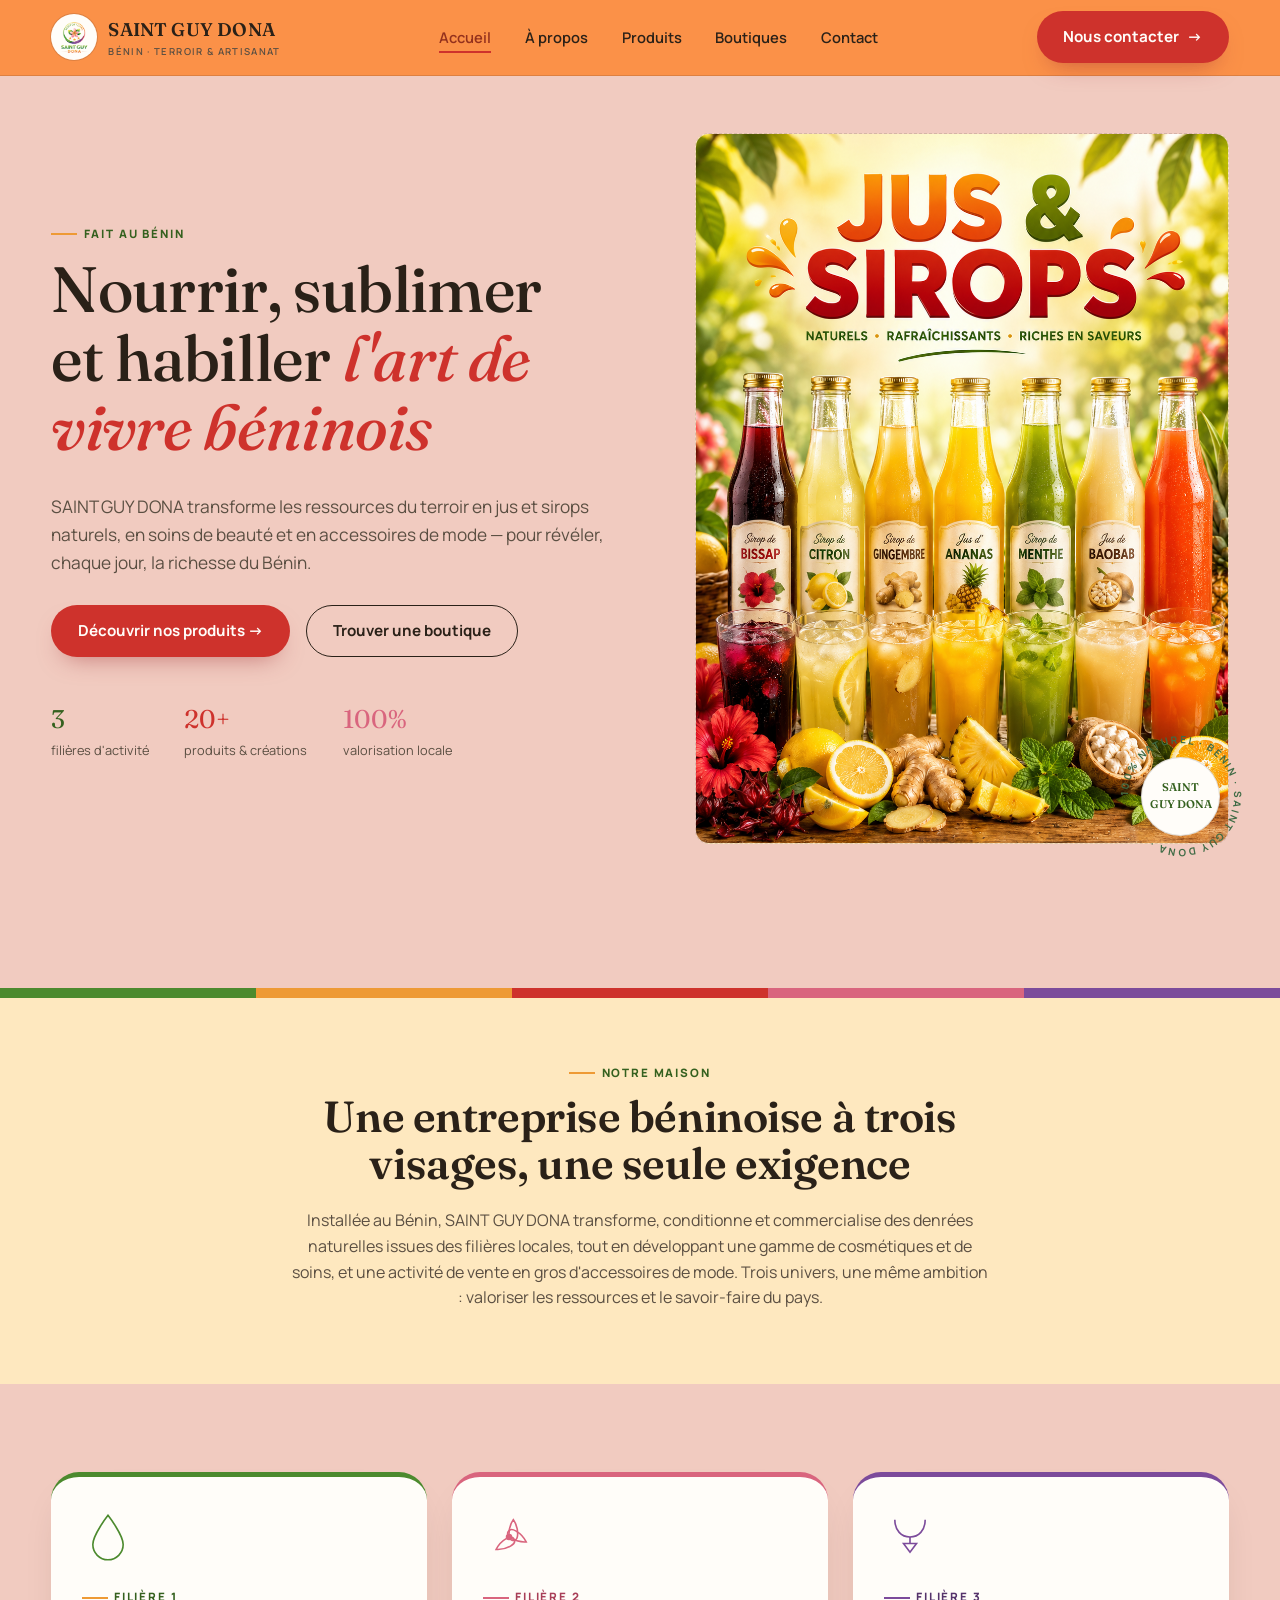
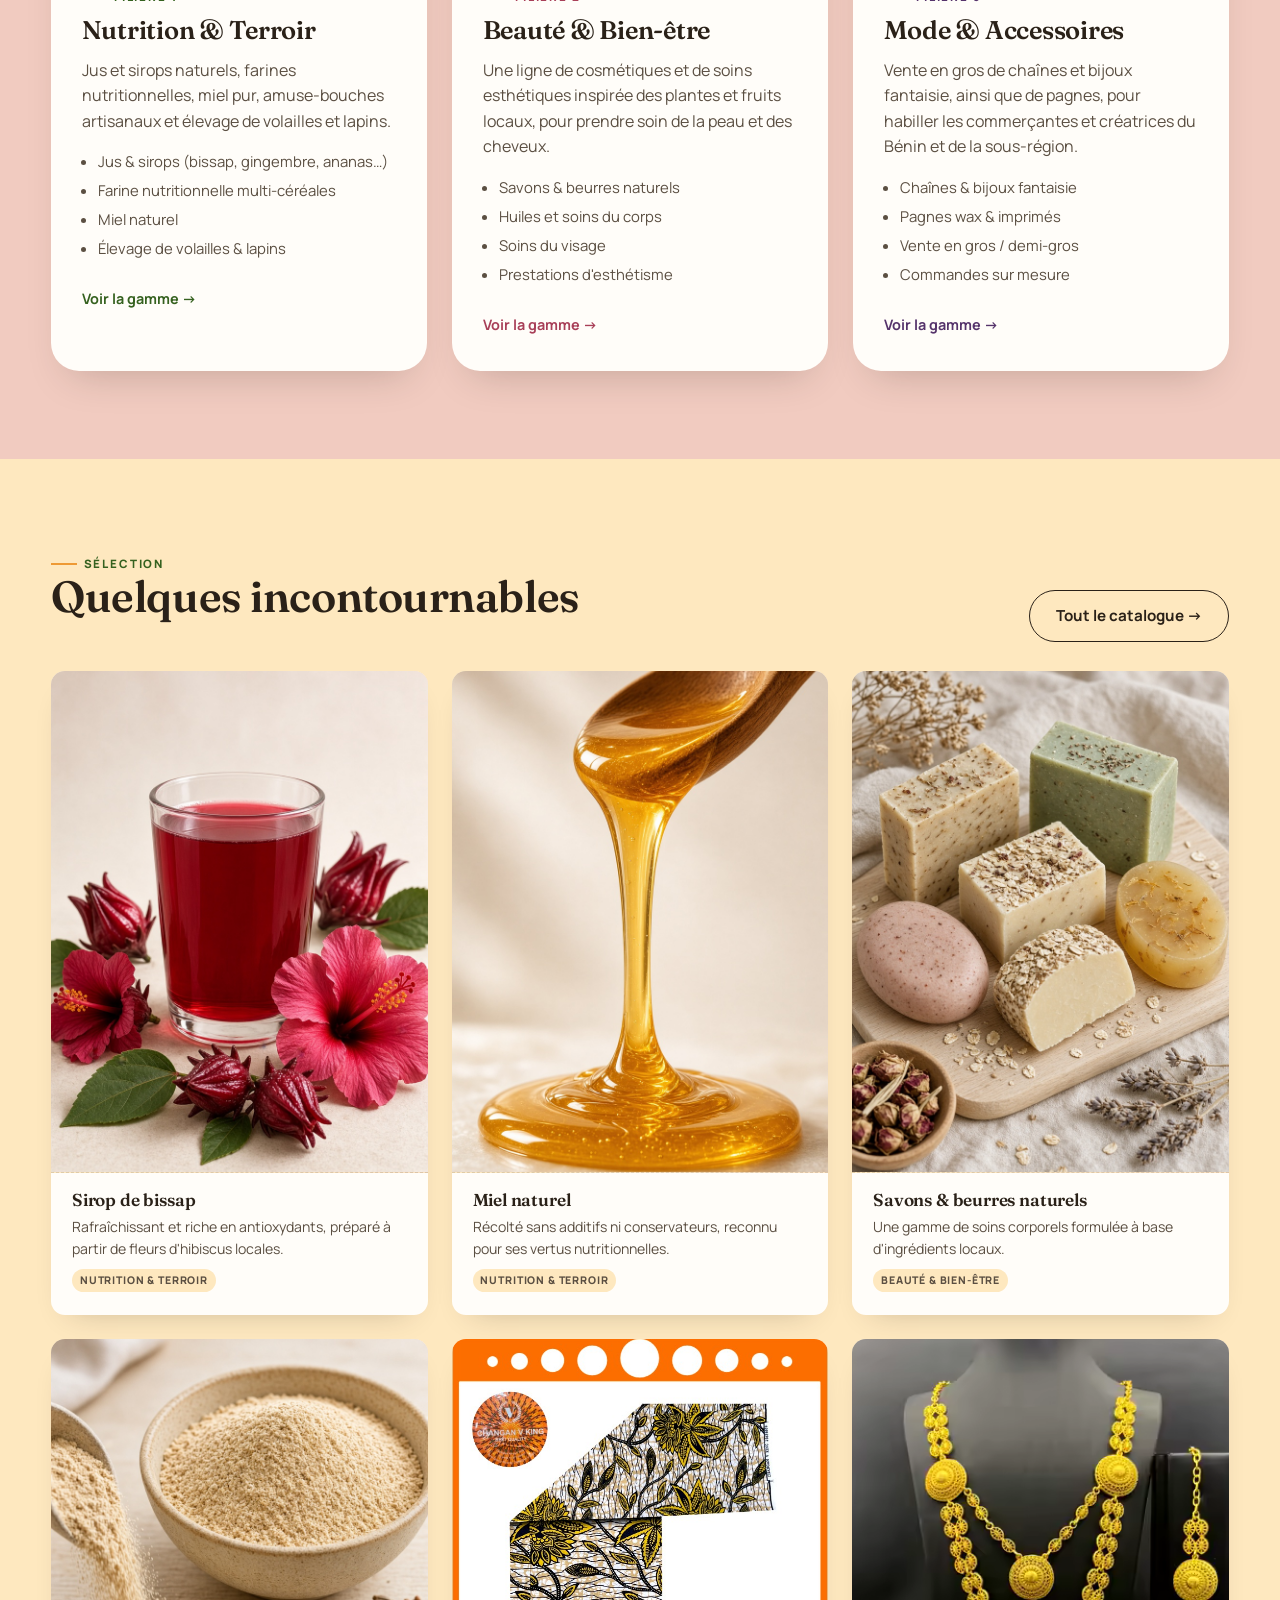
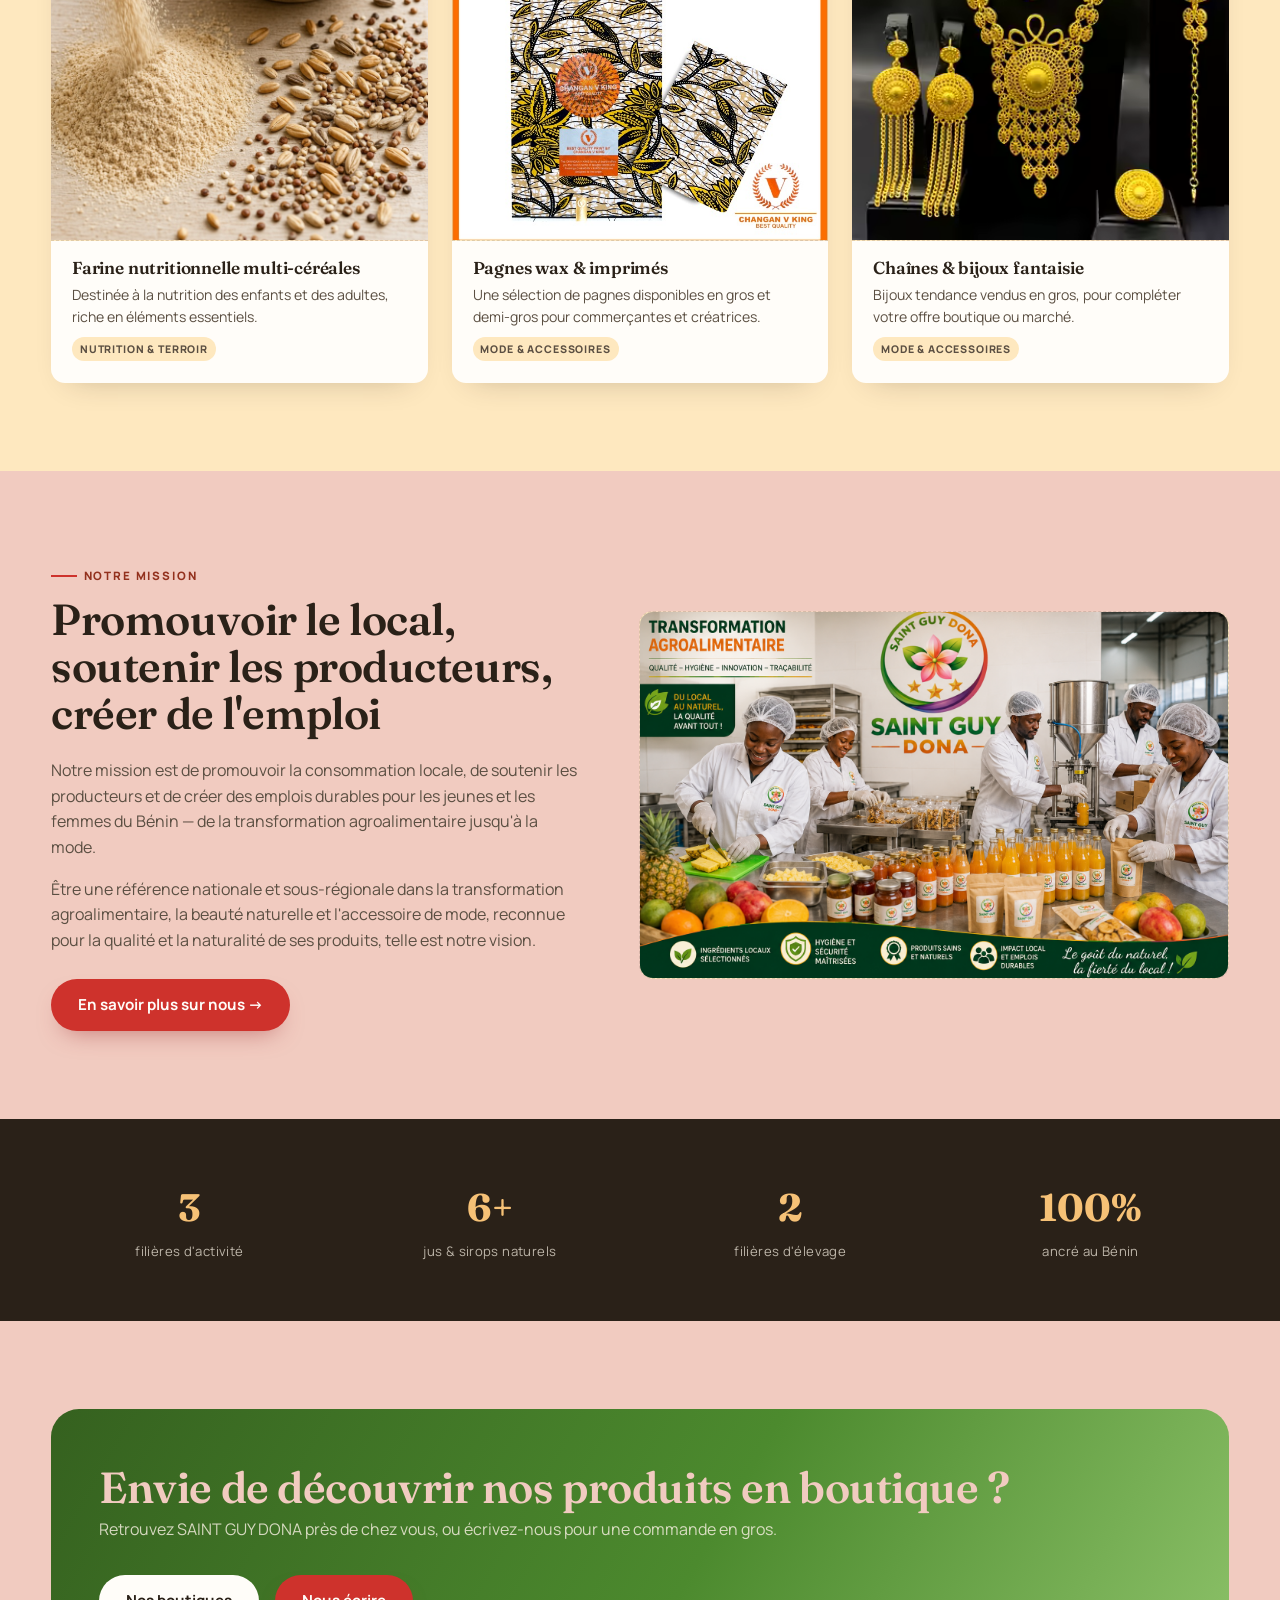
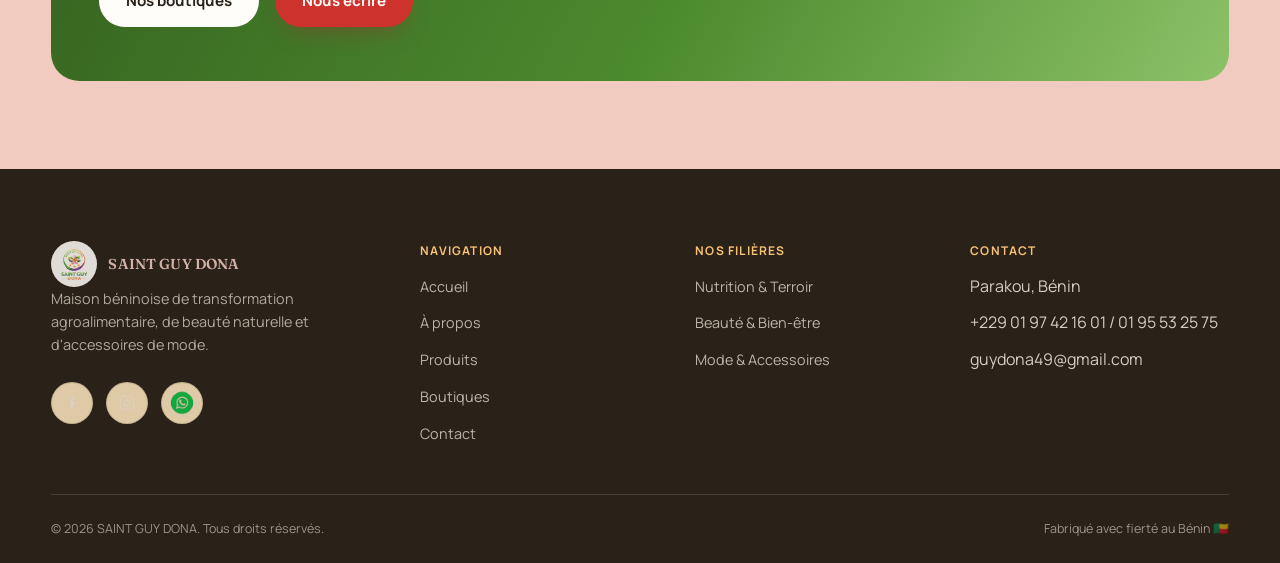
==== index.html @ 03ea4ff8 "Add files via upload" ====
<!DOCTYPE html>
<html lang="fr">
<head>
<meta charset="UTF-8">
<meta name="viewport" content="width=device-width, initial-scale=1.0">
<title>Saint Guy Dona — Nutrition, Beauté & Mode du Bénin</title>
<meta name="description" content="SAINT GUY DONA : maison béninoise de transformation agroalimentaire, de beauté naturelle et d'accessoires de mode. Jus & sirops, farines, miel, cosmétiques, chaînes et pagnes.">
<link rel="stylesheet" href="css/style.css">
</head>
<body>

<header class="site-header">
  <div class="container">
    <a href="index.html" class="brand">
      <img src="image/Logo.png" alt="Logo SAINT GUY DONA" class="brand-mark">
      <span>SAINT GUY DONA<small>Bénin · Terroir &amp; Artisanat</small></span>
    </a>
    <nav>
      <ul class="nav-links" id="navLinks">
        <li><a href="index.html" aria-current="page">Accueil</a></li>
        <li><a href="apropos.html">À propos</a></li>
        <li><a href="produits.html">Produits</a></li>
        <li><a href="boutiques.html">Boutiques</a></li>
        <li><a href="contact.html">Contact</a></li>
      </ul>
    </nav>
    <div class="nav-cta">
      <a href="contact.html" class="btn btn--primary"><span>Nous contacter</span> →</a>
      <button class="nav-toggle" id="navToggle" aria-label="Ouvrir le menu" aria-expanded="false">
        <span></span><span></span><span></span>
      </button>
    </div>
  </div>
</header>

<main>

  <!-- HERO -->
  <section class="section" style="padding-top:3.6rem;">
    <div class="container split">
      <div>
        <p class="eyebrow">Fait au Bénin</p>
        <h1>Nourrir, sublimer<br>et habiller <span class="accent">l'art de vivre béninois</span></h1>
        <p class="max-56" style="font-size:1.08rem;">SAINT GUY DONA transforme les ressources du terroir en jus et sirops naturels, en soins de beauté et en accessoires de mode — pour révéler, chaque jour, la richesse du Bénin.</p>
        <div style="display:flex; gap:1rem; flex-wrap:wrap; margin-top:1.8rem; align-items:center;">
          <a href="produits.html" class="btn btn--primary">Découvrir nos produits →</a>
          <a href="boutiques.html" class="btn btn--ghost">Trouver une boutique</a>
        </div>
        <div style="display:flex; gap:2.2rem; margin-top:2.6rem; flex-wrap:wrap;">
          <div>
            <p style="font-family:var(--font-display); font-size:1.6rem; color:var(--forest-dark); margin:0;">3</p>
            <p style="font-size:0.8rem; margin:0;">filières d'activité</p>
          </div>
          <div>
            <p style="font-family:var(--font-display); font-size:1.6rem; color:var(--bissap); margin:0;">20+</p>
            <p style="font-size:0.8rem; margin:0;">produits &amp; créations</p>
          </div>
          <div>
            <p style="font-family:var(--font-display); font-size:1.6rem; color:var(--plum); margin:0;">100%</p>
            <p style="font-size:0.8rem; margin:0;">valorisation locale</p>
          </div>
        </div>
      </div>
      <div style="position:relative;">
        <div class="ph ph--tall">
          <img src="image/JUS3.png" alt="Gamme de produits Saint Guy Dona" style="width:100%; height:100%; object-fit:cover;">
        </div>
        <div class="seal" style="position:absolute; right:-18px; bottom:-18px;">
          <svg viewBox="0 0 100 100">
            <path id="sealcirc" fill="none" d="M50,50 m-40,0 a40,40 0 1,1 80,0 a40,40 0 1,1 -80,0"/>
            <text font-family="Manrope" font-weight="700" font-size="7.6" letter-spacing="1.5" fill="#3F6B45">
              <textPath href="#sealcirc" startOffset="0%">100% NATUREL · BÉNIN · SAINT GUY DONA ·</textPath>
            </text>
          </svg>
          <div class="seal-core">SAINT<br>GUY DONA</div>
        </div>
      </div>
    </div>
  </section>

  <div class="wax-strip" style="margin-top:3.5rem;">
    <span style="background:var(--forest)"></span><span style="background:var(--mango)"></span><span style="background:var(--bissap)"></span><span style="background:var(--plum)"></span><span style="background:var(--indigo)"></span>
  </div>

  <!-- INTRO -->
  <section class="section section--tight section--ivory-deep">
    <div class="container center" style="max-width:70ch; margin-inline:auto;">
      <p class="eyebrow" style="justify-content:center;">Notre maison</p>
      <h2>Une entreprise béninoise à trois visages, une seule exigence</h2>
      <p>Installée au Bénin, SAINT GUY DONA transforme, conditionne et commercialise des denrées naturelles issues des filières locales, tout en développant une gamme de cosmétiques et de soins, et une activité de vente en gros d'accessoires de mode. Trois univers, une même ambition : valoriser les ressources et le savoir-faire du pays.</p>
    </div>
  </section>

  <!-- PILLARS -->
  <section class="section">
    <div class="container">
      <div class="pillars">

        <article class="pillar-card pillar-card--nutrition">
          <div class="pillar-icon">
            <svg viewBox="0 0 48 48" fill="none" stroke="currentColor" stroke-width="1.5"><path d="M24 4C24 4 10 22 10 31a14 14 0 0028 0C38 22 24 4 24 4z"/></svg>
          </div>
          <p class="eyebrow">Filière 1</p>
          <h3>Nutrition &amp; Terroir</h3>
          <p>Jus et sirops naturels, farines nutritionnelles, miel pur, amuse-bouches artisanaux et élevage de volailles et lapins.</p>
          <ul>
            <li>Jus &amp; sirops (bissap, gingembre, ananas…)</li>
            <li>Farine nutritionnelle multi-céréales</li>
            <li>Miel naturel</li>
            <li>Élevage de volailles &amp; lapins</li>
          </ul>
          <a href="produits.html#nutrition" class="pillar-link">Voir la gamme →</a>
        </article>

        <article class="pillar-card pillar-card--beaute">
          <div class="pillar-icon">
            <svg viewBox="0 0 48 48" fill="none" stroke="currentColor" stroke-width="1.5"><circle cx="24" cy="24" r="3" fill="currentColor" stroke="none"/><path d="M24 21c0-7 4-13 4-13s4 6 4 13-4 6-4 6-4 1-4-6z"/><path d="M24 21c0-7-4-13-4-13s-4 6-4 13 4 6 4 6 4 1 4-6z" transform="rotate(120 24 24)"/><path d="M24 21c0-7-4-13-4-13s-4 6-4 13 4 6 4 6 4 1 4-6z" transform="rotate(240 24 24)"/></svg>
          </div>
          <p class="eyebrow eyebrow--plum">Filière 2</p>
          <h3>Beauté &amp; Bien-être</h3>
          <p>Une ligne de cosmétiques et de soins esthétiques inspirée des plantes et fruits locaux, pour prendre soin de la peau et des cheveux.</p>
          <ul>
            <li>Savons &amp; beurres naturels</li>
            <li>Huiles et soins du corps</li>
            <li>Soins du visage</li>
            <li>Prestations d'esthétisme</li>
          </ul>
          <a href="produits.html#beaute" class="pillar-link">Voir la gamme →</a>
        </article>

        <article class="pillar-card pillar-card--mode">
          <div class="pillar-icon">
            <svg viewBox="0 0 48 48" fill="none" stroke="currentColor" stroke-width="1.5"><path d="M10 8c0 10 6 16 14 16s14-6 14-16"/><path d="M24 24v6"/><path d="M18 30l6 8 6-8z"/></svg>
          </div>
          <p class="eyebrow eyebrow--indigo">Filière 3</p>
          <h3>Mode &amp; Accessoires</h3>
          <p>Vente en gros de chaînes et bijoux fantaisie, ainsi que de pagnes, pour habiller les commerçantes et créatrices du Bénin et de la sous-région.</p>
          <ul>
            <li>Chaînes &amp; bijoux fantaisie</li>
            <li>Pagnes wax &amp; imprimés</li>
            <li>Vente en gros / demi-gros</li>
            <li>Commandes sur mesure</li>
          </ul>
          <a href="produits.html#mode" class="pillar-link">Voir la gamme →</a>
        </article>

      </div>
    </div>
  </section>

  <!-- FEATURED PRODUCTS -->
  <section class="section section--ivory-deep">
    <div class="container">
      <div class="category-head">
        <div>
          <p class="eyebrow">Sélection</p>
          <h2>Quelques incontournables</h2>
        </div>
        <a href="produits.html" class="btn btn--ghost">Tout le catalogue →</a>
      </div>
      <div class="product-grid">

        <div class="product-item">
          <div class="ph ph--tall">
            <img src="image/bissap.jpg" alt="Gamme de produits Saint Guy Dona" style="width:100%; height:100%; object-fit:cover;">
          </div>
          <div class="product-body">
            <h4>Sirop de bissap</h4>
            <p>Rafraîchissant et riche en antioxydants, préparé à partir de fleurs d'hibiscus locales.</p>
            <span class="tag">Nutrition &amp; Terroir</span>
          </div>
        </div>

        <div class="product-item">
          <div class="ph ph--tall">
            <img src="image/miel2.jpg" alt="Gamme de produits Saint Guy Dona" style="width:100%; height:100%; object-fit:cover;">
          </div>  
          <div class="product-body">
            <h4>Miel naturel</h4>
            <p>Récolté sans additifs ni conservateurs, reconnu pour ses vertus nutritionnelles.</p>
            <span class="tag">Nutrition &amp; Terroir</span>
          </div>
        </div>

        <div class="product-item">
          <div class="ph ph--tall">
            <img src="image/savons.jpg" alt="Gamme de produits Saint Guy Dona" style="width:100%; height:100%; object-fit:cover;">
          </div>
          <div class="product-body">
            <h4>Savons &amp; beurres naturels</h4>
            <p>Une gamme de soins corporels formulée à base d'ingrédients locaux.</p>
            <span class="tag">Beauté &amp; Bien-être</span>
          </div>
        </div>

        <div class="product-item">
          <div class="ph ph--tall">
            <img src="image/farine.jpg" alt="Gamme de produits Saint Guy Dona" style="width:100%; height:100%; object-fit:cover;">
          </div>
          <div class="product-body">
            <h4>Farine nutritionnelle multi-céréales</h4>
            <p>Destinée à la nutrition des enfants et des adultes, riche en éléments essentiels.</p>
            <span class="tag">Nutrition &amp; Terroir</span>
          </div>
        </div>

        <div class="product-item">
          <div class="ph ph--tall">
            <img src="image/pagne2.jpg" alt="Gamme de produits Saint Guy Dona" style="width:100%; height:100%; object-fit:cover;">
          </div>
          <div class="product-body">
            <h4>Pagnes wax &amp; imprimés</h4>
            <p>Une sélection de pagnes disponibles en gros et demi-gros pour commerçantes et créatrices.</p>
            <span class="tag">Mode &amp; Accessoires</span>
          </div>
        </div>

        <div class="product-item">
          <div class="ph ph--tall">
            <img src="image/Chaînes.png" alt="Gamme de produits Saint Guy Dona" style="width:100%; height:100%; object-fit:cover;">
          </div>
          <div class="product-body">
            <h4>Chaînes &amp; bijoux fantaisie</h4>
            <p>Bijoux tendance vendus en gros, pour compléter votre offre boutique ou marché.</p>
            <span class="tag">Mode &amp; Accessoires</span>
          </div>
        </div>

      </div>
    </div>
  </section>

  <!-- ABOUT TEASER -->
  <section class="section">
    <div class="container split split--reverse">
      <div class="ph ph--wide">
        <img src="image/atelier3.png" alt="Équipe et atelier Saint Guy Dona" style="width:100%; height:100%; object-fit:cover;">
      </div>
      <div>
        <p class="eyebrow eyebrow--bissap">Notre mission</p>
        <h2>Promouvoir le local, soutenir les producteurs, créer de l'emploi</h2>
        <p>Notre mission est de promouvoir la consommation locale, de soutenir les producteurs et de créer des emplois durables pour les jeunes et les femmes du Bénin — de la transformation agroalimentaire jusqu'à la mode.</p>
        <p>Être une référence nationale et sous-régionale dans la transformation agroalimentaire, la beauté naturelle et l'accessoire de mode, reconnue pour la qualité et la naturalité de ses produits, telle est notre vision.</p>
        <a href="apropos.html" class="btn btn--primary" style="margin-top:0.6rem;">En savoir plus sur nous →</a>
      </div>
    </div>
  </section>

  <!-- STATS BAND -->
  <section class="section--ink section--tight">
    <div class="container">
      <div class="stat-row">
        <div class="stat"><b>3</b><span>filières d'activité</span></div>
        <div class="stat"><b>6+</b><span>jus &amp; sirops naturels</span></div>
        <div class="stat"><b>2</b><span>filières d'élevage</span></div>
        <div class="stat"><b>100%</b><span>ancré au Bénin</span></div>
      </div>
    </div>
  </section>

  <!-- CTA -->
  <section class="section">
    <div class="container">
      <div class="cta-band">
        <div>
          <h2>Envie de découvrir nos produits en boutique&nbsp;?</h2>
          <p>Retrouvez SAINT GUY DONA près de chez vous, ou écrivez-nous pour une commande en gros.</p>
        </div>
        <div style="display:flex; gap:1rem; flex-wrap:wrap;">
          <a href="boutiques.html" class="btn btn--light">Nos boutiques</a>
          <a href="contact.html" class="btn btn--primary">Nous écrire</a>
        </div>
      </div>
    </div>
  </section>

</main>

<footer class="site-footer">
  <div class="container">
    <div class="footer-grid">
      <div class="footer-brand">
        <a href="index.html" class="brand" style="color:var(--ivory)">
          <img src="image/Logo.png" alt="Logo SAINT GUY DONA" class="brand-mark">
          <span>SAINT GUY DONA</span>
        </a>
        <p>Maison béninoise de transformation agroalimentaire, de beauté naturelle et d'accessoires de mode.</p>
        <div class="social-row">
          <a href="#" aria-label="Facebook"><svg viewBox="0 0 24 24" fill="currentColor"><path d="M13.5 21v-7.5H16l.4-3H13.5V8.4c0-.87.24-1.46 1.5-1.46H16.5V4.2c-.26-.03-1.15-.11-2.18-.11-2.16 0-3.64 1.32-3.64 3.75V10.5H8.5v3H10.68V21h2.82z"/></svg></a>
          <a href="#" aria-label="Instagram"><svg viewBox="0 0 24 24" fill="none" stroke="currentColor" stroke-width="1.6"><rect x="3" y="3" width="18" height="18" rx="5"/><circle cx="12" cy="12" r="4"/><circle cx="17.2" cy="6.8" r="1" fill="currentColor" stroke="none"/></svg></a>
          <a href="https://wa.me/2290195532575" target="_blank" rel="noopener" aria-label="Discuter sur WhatsApp">
            <img src="image/whatsapp.png" alt="WhatsApp" style="width:42px; height:42px; object-fit:contain;">
          </a>
        </div>
      </div>
      <div>
        <h5>Navigation</h5>
        <ul>
          <li><a href="index.html">Accueil</a></li>
          <li><a href="apropos.html">À propos</a></li>
          <li><a href="produits.html">Produits</a></li>
          <li><a href="boutiques.html">Boutiques</a></li>
          <li><a href="contact.html">Contact</a></li>
        </ul>
      </div>
      <div>
        <h5>Nos filières</h5>
        <ul>
          <li><a href="produits.html#nutrition">Nutrition &amp; Terroir</a></li>
          <li><a href="produits.html#beaute">Beauté &amp; Bien-être</a></li>
          <li><a href="produits.html#mode">Mode &amp; Accessoires</a></li>
        </ul>
      </div>
      <div>
        <h5>Contact</h5>
        <ul>
          <li>Parakou, Bénin</li>
          <li>+229 01 97 42 16 01 / 01 95 53 25 75</li>
          <li>guydona49@gmail.com</li>
        </ul>
      </div>
    </div>
    <div class="footer-bottom">
      <span>© 2026 SAINT GUY DONA. Tous droits réservés.</span>
      <span>Fabriqué avec fierté au Bénin 🇧🇯</span>
    </div>
  </div>
</footer>

<script src="script.js"></script>
</body>
</html>
---- css/style.css ----
/* ==========================================================================
   SAINT GUY DONA — Design system
   Trois filières : Nutrition & Terroir · Beauté & Bien-être · Mode & Accessoires
   ========================================================================== */

@import url('https://fonts.googleapis.com/css2?family=Fraunces:ital,opsz,wght@0,9..144,300;0,9..144,400;0,9..144,500;0,9..144,600;0,9..144,700;0,9..144,900;1,9..144,400;1,9..144,500&family=Manrope:wght@400;500;600;700;800&display=swap');

:root{
  /* -- Couleurs de marque -- */
  --ivory:        #f1cbc0;
  --ivory-deep:   #fee8bf;
  --paper:        #FFFDF9;
  --ink:          #2A2118;
  --ink-soft:     #5B4F42;

  --bissap:       #ce322c;   /* rouge-orangé du logo — accent transverse / CTA */
  --bissap-dark:  #93311D;
  --mango:        #EE9A35;   /* or mangue du logo — filière nutrition */
  --mango-light:  #F6C176;
  --forest:       #4C8A2E;   /* vert feuille du logo — nutrition / naturel */
  --forest-dark:  #35611F;

  --plum:         #D9657E;   /* corail de la fleur du logo — filière beauté */
  --plum-dark:    #A83F58;
  --plum-light:   #F0AEBE;

  --indigo:       #7C4B9B;   /* violet du logo (bas du sceau) — filière mode/pagne */
  --indigo-dark:  #55336B;
  --indigo-light: #B48FCB;

  --line:         rgba(42,33,24,0.14);
  --shadow-soft:  0 20px 40px -20px rgba(42,33,24,0.25);

  --font-display: 'Fraunces', serif;
  --font-body:    'Manrope', sans-serif;

  --radius-s: 6px;
  --radius-m: 14px;
  --radius-l: 28px;
}

*, *::before, *::after{ box-sizing: border-box; }

html{ scroll-behavior: smooth; }

body{
  margin:0;
  background: var(--ivory);
  color: var(--ink);
  font-family: var(--font-body);
  font-size: 16px;
  line-height: 1.6;
  -webkit-font-smoothing: antialiased;
}

img{ max-width:100%; display:block; }

a{ color: inherit; text-decoration: none; }

h1,h2,h3,h4{
  font-family: var(--font-display);
  font-weight: 600;
  line-height: 1.08;
  margin: 0 0 0.5em;
  letter-spacing: -0.01em;
  color: var(--ink);
}

h1{ font-size: clamp(2.6rem, 5vw, 4.6rem); font-weight: 500; }
h2{ font-size: clamp(1.9rem, 3.4vw, 2.9rem); }
h3{ font-size: clamp(1.25rem, 2vw, 1.6rem); }

p{ margin: 0 0 1em; color: var(--ink-soft); }

.container{
  width: min(1180px, 92%);
  margin-inline: auto;
}

section{ position: relative; }

/* -- Focus visibility -- */
a:focus-visible, button:focus-visible, input:focus-visible, textarea:focus-visible, select:focus-visible{
  outline: 2.5px solid var(--forest);
  outline-offset: 3px;
  border-radius: 4px;
}

@media (prefers-reduced-motion: reduce){
  *{ animation-duration: 0.001ms !important; animation-iteration-count: 1 !important; transition-duration: 0.001ms !important; scroll-behavior: auto !important; }
}

/* ==========================================================================
   Motif signature — bordure "wax" (inspirée des pagnes) utilisée comme
   séparateur de section. Trois tons, un par filière.
   ========================================================================== */

.wax-divider{
  height: 14px;
  width: 100%;
  background-repeat: repeat-x;
  background-size: 34px 14px;
  opacity: 0.9;
}
.wax-divider--tri{
  background-image:
    linear-gradient(135deg, var(--forest) 25%, transparent 25.5%),
    linear-gradient(-135deg, var(--bissap) 25%, transparent 25.5%),
    linear-gradient(45deg, var(--plum) 25%, transparent 25.5%),
    linear-gradient(-45deg, var(--indigo) 25%, transparent 25.5%);
  background-color: var(--mango);
  background-position: 0 0, 0 0, 17px 0, 17px 0;
}

.wax-strip{
  display:flex;
  height: 10px;
}
.wax-strip span{ flex:1; }

/* ==========================================================================
   Sceau tournant — "100% Naturel · Bénin"
   ========================================================================== */

.seal{
  --size: 132px;
  width: var(--size);
  height: var(--size);
  border-radius: 50%;
  position: relative;
  display: grid;
  place-items: center;
  flex-shrink: 0;
}
.seal svg{ position:absolute; inset:0; width:100%; height:100%; animation: seal-spin 22s linear infinite; }
.seal .seal-core{
  width: 60%; height:60%;
  border-radius:50%;
  background: var(--paper);
  display:grid; place-items:center;
  text-align:center;
  font-family: var(--font-display);
  font-size: 0.7rem;
  font-weight: 600;
  color: var(--forest-dark);
  padding: 4px;
  box-shadow: inset 0 0 0 1px var(--line);
}
@keyframes seal-spin{ to{ transform: rotate(360deg); } }

/* ==========================================================================
   Placeholders image — à remplacer par les vraies photos
   ========================================================================== */

.ph{
  position: relative;
  display:flex;
  align-items:center;
  justify-content:center;
  background: linear-gradient(155deg, var(--ivory-deep), var(--ivory));
  border: 1.5px dashed var(--line);
  border-radius: var(--radius-m);
  color: var(--ink-soft);
  overflow:hidden;
  min-height: 160px;
}
.ph svg{ width: 34%; max-width:64px; opacity:0.55; }
.ph::after{
  content: attr(data-label);
  position:absolute;
  bottom:10px; left:10px; right:10px;
  font-size:0.68rem;
  font-family: var(--font-body);
  font-weight:700;
  letter-spacing:.04em;
  text-transform:uppercase;
  color: var(--ink-soft);
  opacity:0.7;
  text-align:left;
}
.ph--square{ aspect-ratio: 1/1; }
.ph--wide{ aspect-ratio: 16/10; }
.ph--tall{ aspect-ratio: 3/4; }
.ph--round{ border-radius:50%; aspect-ratio:1/1; }

/* ==========================================================================
   Boutons
   ========================================================================== */

.btn{
  display:inline-flex;
  align-items:center;
  gap:.5em;
  font-family: var(--font-body);
  font-weight:700;
  font-size: 0.95rem;
  padding: 0.85em 1.7em;
  border-radius: 999px;
  border: 1.5px solid transparent;
  cursor:pointer;
  transition: transform .25s ease, box-shadow .25s ease, background .25s ease, color .25s ease;
}
.btn:hover{ transform: translateY(-2px); }

.btn--primary{ background: var(--bissap); color: var(--paper); box-shadow: 0 12px 24px -12px rgba(156,43,50,0.55); }
.btn--primary:hover{ background: var(--bissap-dark); }

.btn--ghost{ background: transparent; border-color: var(--ink); color: var(--ink); }
.btn--ghost:hover{ background: var(--ink); color: var(--ivory); }

.btn--light{ background: var(--paper); color: var(--ink); }
.btn--light:hover{ background: var(--mango-light); }

/* ==========================================================================
   En-tête / navigation
   ========================================================================== */

.site-header{
  position: sticky;
  top:0;
  z-index: 50;
  background: rgba(252, 139, 59, 0.9);
  backdrop-filter: blur(10px);
  border-bottom: 1px solid var(--line);
}
.site-header .container{
  display:flex;
  align-items:center;
  justify-content:space-between;
  padding-block: 0.7rem;
  gap: 1.5rem;
}
.brand{
  display:flex;
  align-items:center;
  gap:0.7rem;
  font-family: var(--font-display);
  font-weight:600;
  font-size: 1.15rem;
  letter-spacing: 0.01em;
  flex-shrink:0;
}
.brand .brand-mark{
  width: 46px; height:46px;
  border-radius:50%;
  flex-shrink:0;
  object-fit: cover;
  background: var(--paper);
  box-shadow: 0 0 0 1px var(--line);
}
.brand small{ display:block; font-family: var(--font-body); font-weight:600; font-size:0.6rem; letter-spacing:0.14em; text-transform:uppercase; color: var(--ink-soft); }

.nav-links{
  display:flex;
  align-items:center;
  gap: 2.1rem;
  list-style:none;
  margin:0; padding:0;
}
.nav-links a{
  font-weight:600;
  font-size:0.92rem;
  position:relative;
  padding-block: 0.3rem;
}
.nav-links a::after{
  content:'';
  position:absolute; left:0; right:0; bottom:-2px;
  height:2px; background: var(--bissap);
  transform: scaleX(0); transform-origin:left;
  transition: transform .25s ease;
}
.nav-links a:hover::after, .nav-links a[aria-current="page"]::after{ transform: scaleX(1); }
.nav-links a[aria-current="page"]{ color: var(--bissap-dark); }

.nav-cta{ display:flex; align-items:center; gap:1rem; }

.nav-toggle{
  display:none;
  background:none; border:none; cursor:pointer;
  flex-direction:column; gap:5px;
  padding:8px;
}
.nav-toggle span{ width:24px; height:2px; background: var(--ink); display:block; }

@media (max-width: 920px){
  .nav-links{
    position:absolute; top:100%; left:0; right:0;
    flex-direction:column; align-items:flex-start;
    background: var(--paper);
    padding: 1.4rem 6%;
    gap: 1.1rem;
    border-bottom: 1px solid var(--line);
    display:none;
  }
  .nav-links.open{ display:flex; }
  .nav-toggle{ display:flex; }
  .nav-cta .btn span{ display:none; }
}

/* ==========================================================================
   Bandeau eyebrow / accents de texte
   ========================================================================== */

.eyebrow{
  display:inline-flex;
  align-items:center;
  gap:0.55em;
  font-family: var(--font-body);
  font-weight:800;
  font-size: 0.72rem;
  letter-spacing: 0.16em;
  text-transform: uppercase;
  color: var(--forest-dark);
  margin-bottom: 0.9em;
}
.eyebrow::before{
  content:'';
  width: 26px; height: 2px;
  background: var(--mango);
}
.eyebrow--plum{ color: var(--plum-dark); } .eyebrow--plum::before{ background: var(--plum); }
.eyebrow--indigo{ color: var(--indigo-dark); } .eyebrow--indigo::before{ background: var(--indigo); }
.eyebrow--bissap{ color: var(--bissap-dark); } .eyebrow--bissap::before{ background: var(--bissap); }

.accent{ font-style: italic; color: var(--bissap); font-weight:500; }
.accent--plum{ color: var(--plum); }
.accent--indigo{ color: var(--indigo); }
.accent--forest{ color: var(--forest); }

/* ==========================================================================
   Bannière de page (pages secondaires)
   ========================================================================== */

.page-banner{
  padding: 5.5rem 0 4rem;
  background: var(--ivory-deep);
  overflow:hidden;
  position:relative;
}
.page-banner .container{ position:relative; z-index:1; }
.page-banner p.lead{ max-width: 56ch; font-size:1.08rem; }

/* ==========================================================================
   Piliers / filières (cartes des trois univers)
   ========================================================================== */

.pillars{
  display:grid;
  grid-template-columns: repeat(3, 1fr);
  gap: 1.6rem;
}
.pillar-card{
  background: var(--paper);
  border-radius: var(--radius-l);
  padding: 2.1rem 1.9rem;
  box-shadow: var(--shadow-soft);
  border-top: 5px solid var(--forest);
  transition: transform .3s ease;
}
.pillar-card:hover{ transform: translateY(-6px); }
.pillar-card--beaute{ border-top-color: var(--plum); }
.pillar-card--mode{ border-top-color: var(--indigo); }
.pillar-card .pillar-icon{
  width:52px; height:52px; margin-bottom:1.1rem;
  color: var(--forest);
}
.pillar-card--beaute .pillar-icon{ color: var(--plum); }
.pillar-card--mode .pillar-icon{ color: var(--indigo); }
.pillar-card ul{ margin:1em 0 0; padding-left:1.1em; color: var(--ink-soft); font-size:0.93rem; }
.pillar-card li{ margin-bottom: 0.35em; }
.pillar-card a.pillar-link{ display:inline-flex; align-items:center; gap:.4em; margin-top:1.3rem; font-weight:700; font-size:0.9rem; color: var(--forest-dark); }
.pillar-card--beaute a.pillar-link{ color: var(--plum-dark); }
.pillar-card--mode a.pillar-link{ color: var(--indigo-dark); }

@media (max-width: 880px){ .pillars{ grid-template-columns: 1fr; } }

/* ==========================================================================
   Grilles produits
   ========================================================================== */

.product-grid{
  display:grid;
  grid-template-columns: repeat(3, 1fr);
  gap: 1.5rem;
}
.product-item{
  background: var(--paper);
  border-radius: var(--radius-m);
  overflow:hidden;
  box-shadow: 0 14px 30px -20px rgba(42,33,24,0.3);
  display:flex;
  flex-direction:column;
}
.product-item .ph{ border-radius:0; border-width:0 0 1px; }
.product-item .product-body{ padding: 1.15rem 1.3rem 1.4rem; flex:1; display:flex; flex-direction:column; }
.product-item h4{ font-family:var(--font-display); font-size:1.08rem; margin:0 0 0.35em; }
.product-item p{ font-size:0.88rem; margin:0; flex:1; }
.product-item .tag{
  align-self:flex-start;
  margin-top:0.8em;
  font-size:0.66rem;
  font-weight:800;
  letter-spacing:.08em;
  text-transform:uppercase;
  padding: 0.3em 0.75em;
  border-radius:999px;
  background: var(--ivory-deep);
  color: var(--ink-soft);
}

.product-item--compact{ flex-direction:row; align-items:stretch; }
.product-item--compact .ph{ width: 40%; min-height:0; align-self:stretch; border-width:0 1px 0 0; }
.product-item--compact .product-body{ padding: 1rem 1.2rem; }

.product-list--single{ grid-template-columns: 1fr; }

@media (max-width: 940px){ .product-grid{ grid-template-columns: repeat(2,1fr); } }
@media (max-width: 620px){ .product-grid{ grid-template-columns: 1fr; } }

.category-block{ margin-bottom: 4.2rem; }
.category-head{
  display:flex;
  align-items:flex-end;
  justify-content:space-between;
  gap:1.5rem;
  margin-bottom: 1.8rem;
  flex-wrap:wrap;
}
.category-head p{ margin:0; max-width:52ch; }

/* ==========================================================================
   Section standard
   ========================================================================== */

.section{ padding: 5.5rem 0; }
.section--tight{ padding: 3.6rem 0; }
.section--ivory-deep{ background: var(--ivory-deep); }
.section--ink{ background: var(--ink); color: var(--ivory); }
.section--ink h2, .section--ink h3{ color: var(--ivory); }
.section--ink p{ color: rgba(251,243,230,0.75); }

.split{
  display:grid;
  grid-template-columns: 1.05fr 0.95fr;
  gap: 3.4rem;
  align-items:center;
}
.split--reverse{ direction: rtl; }
.split--reverse > *{ direction: ltr; }
@media (max-width: 880px){ .split{ grid-template-columns:1fr; } .split--reverse{ direction:ltr; } }

/* ==========================================================================
   Cartes valeur / stat / étape
   ========================================================================== */

.value-grid{ display:grid; grid-template-columns: repeat(4, 1fr); gap:1.4rem; }
.value-card{ background: var(--paper); border-radius: var(--radius-m); padding: 1.7rem 1.5rem; box-shadow: var(--shadow-soft); }
.value-card .num{ font-family:var(--font-display); font-size:1.9rem; color: var(--mango); margin-bottom:0.3em; }
@media (max-width: 880px){ .value-grid{ grid-template-columns: repeat(2,1fr); } }
@media (max-width: 540px){ .value-grid{ grid-template-columns: 1fr; } }

.stat-row{ display:grid; grid-template-columns: repeat(4,1fr); gap:1.5rem; text-align:center; }
.stat-row .stat b{ display:block; font-family:var(--font-display); font-size:2.4rem; color: var(--mango-light); }
.stat-row .stat span{ font-size:0.82rem; letter-spacing:.03em; color: rgba(251,243,230,0.7); }
@media (max-width: 700px){ .stat-row{ grid-template-columns: repeat(2,1fr); gap:2rem; } }

.timeline{ display:flex; flex-direction:column; gap: 1.6rem; }
.timeline-item{ display:grid; grid-template-columns: 90px 1fr; gap: 1.4rem; padding-block: 0.4rem; }
.timeline-item .t-mark{ font-family: var(--font-display); font-size:1.3rem; color: var(--bissap); border-right: 2px solid var(--line); padding-right:1.2rem; }

/* ==========================================================================
   Boutiques
   ========================================================================== */

.shop-card{
  background: var(--paper);
  border-radius: var(--radius-m);
  overflow:hidden;
  box-shadow: var(--shadow-soft);
  display:grid;
  grid-template-columns: 240px 1fr;
}
.shop-card .shop-info{ padding: 1.6rem 1.8rem; display:flex; flex-direction:column; gap:0.6rem; }
.shop-card h3{ margin-bottom:0.1em; }
.shop-card .shop-meta{ display:flex; flex-wrap:wrap; gap: 1.4rem; font-size:0.86rem; color: var(--ink-soft); margin-top:0.4rem; }
.shop-card .shop-meta div{ display:flex; align-items:center; gap:.5em; }
.shop-card .shop-meta svg{ width:16px; height:16px; flex-shrink:0; color: var(--forest); }
@media (max-width: 700px){ .shop-card{ grid-template-columns: 1fr; } .shop-card .ph{ aspect-ratio: 16/9; } }

/* ==========================================================================
   Formulaire de contact
   ========================================================================== */

.form-grid{ display:grid; grid-template-columns: repeat(2,1fr); gap: 1.1rem; }
.form-grid .full{ grid-column: 1 / -1; }
label{ display:block; font-weight:700; font-size:0.82rem; margin-bottom:0.4em; color: var(--ink); }
input, textarea, select{
  width:100%;
  font-family: var(--font-body);
  font-size:0.95rem;
  padding: 0.85em 1em;
  border-radius: var(--radius-s);
  border: 1.5px solid var(--line);
  background: var(--paper);
  color: var(--ink);
}
textarea{ resize: vertical; min-height: 130px; }
input:focus, textarea:focus, select:focus{ border-color: var(--forest); }
@media (max-width: 700px){ .form-grid{ grid-template-columns: 1fr; } }

.contact-info-list{ list-style:none; margin:0; padding:0; display:flex; flex-direction:column; gap:1.4rem; }
.contact-info-list li{ display:flex; gap:1rem; align-items:flex-start; }
.contact-info-list svg{ width:22px; height:22px; flex-shrink:0; color: var(--bissap); margin-top:2px; }
.contact-info-list b{ display:block; font-size:0.95rem; }
.contact-info-list span{ font-size:0.88rem; color: var(--ink-soft); }

.social-row{ display:flex; gap:0.8rem; margin-top:1.6rem; }
.social-row a{
  width:42px; height:42px; border-radius:50%;
  display:grid; place-items:center;
  background: var(--ivory-deep);
  border: 1px solid var(--line);
  transition: background .2s ease, transform .2s ease;
}
.social-row a:hover{ background: var(--mango-light); transform: translateY(-2px); }
.social-row svg{ width:18px; height:18px; }

.form-note{ font-size:0.78rem; color: var(--ink-soft); margin-top:0.9rem; }
.form-status{ font-size:0.9rem; font-weight:700; margin-top:1rem; display:none; }
.form-status.visible{ display:block; }
.form-status.ok{ color: var(--forest-dark); }
.form-status.err{ color: var(--bissap-dark); }

/* ==========================================================================
   Bandeau CTA final
   ========================================================================== */

.cta-band{
  background: linear-gradient(120deg, var(--forest-dark), var(--forest) 55%, #8CC168);
  color: var(--ivory);
  border-radius: var(--radius-l);
  padding: 3.4rem 3rem;
  display:flex;
  align-items:center;
  justify-content:space-between;
  gap:2rem;
  flex-wrap:wrap;
}
.cta-band h2{ color: var(--ivory); margin:0; }
.cta-band p{ color: rgba(251,243,230,0.8); margin: 0.4em 0 0; }

/* ==========================================================================
   Pied de page
   ========================================================================== */

.site-footer{ background: var(--ink); color: rgba(251,243,230,0.82); padding-top: 4.5rem; }
.footer-grid{
  display:grid;
  grid-template-columns: 1.4fr 1fr 1fr 1.1fr;
  gap: 2.5rem;
  padding-bottom: 3rem;
  border-bottom: 1px solid rgba(251,243,230,0.14);
}
.footer-grid h5{ font-family:var(--font-body); font-size:0.75rem; letter-spacing:.1em; text-transform:uppercase; color: var(--mango-light); margin: 0 0 1.1em; }
.footer-grid ul{ list-style:none; margin:0; padding:0; display:flex; flex-direction:column; gap:0.7em; }
.footer-grid a{ font-size:0.9rem; opacity:0.85; }
.footer-grid a:hover{ opacity:1; text-decoration:underline; }
.footer-brand p{ color: rgba(251,243,230,0.65); font-size:0.9rem; max-width: 32ch; }
.footer-bottom{ display:flex; justify-content:space-between; align-items:center; gap:1rem; padding: 1.5rem 0; font-size:0.78rem; color: rgba(251,243,230,0.55); flex-wrap:wrap; }

@media (max-width: 880px){ .footer-grid{ grid-template-columns: 1fr 1fr; } }
@media (max-width: 540px){ .footer-grid{ grid-template-columns: 1fr; } }

/* ==========================================================================
   Utilitaires
   ========================================================================== */

.center{ text-align:center; }
.mx-auto{ margin-inline:auto; }
.mt-0{ margin-top:0; }
.max-56{ max-width: 56ch; }
.gap-note{ font-size:0.85rem; color: var(--ink-soft); }
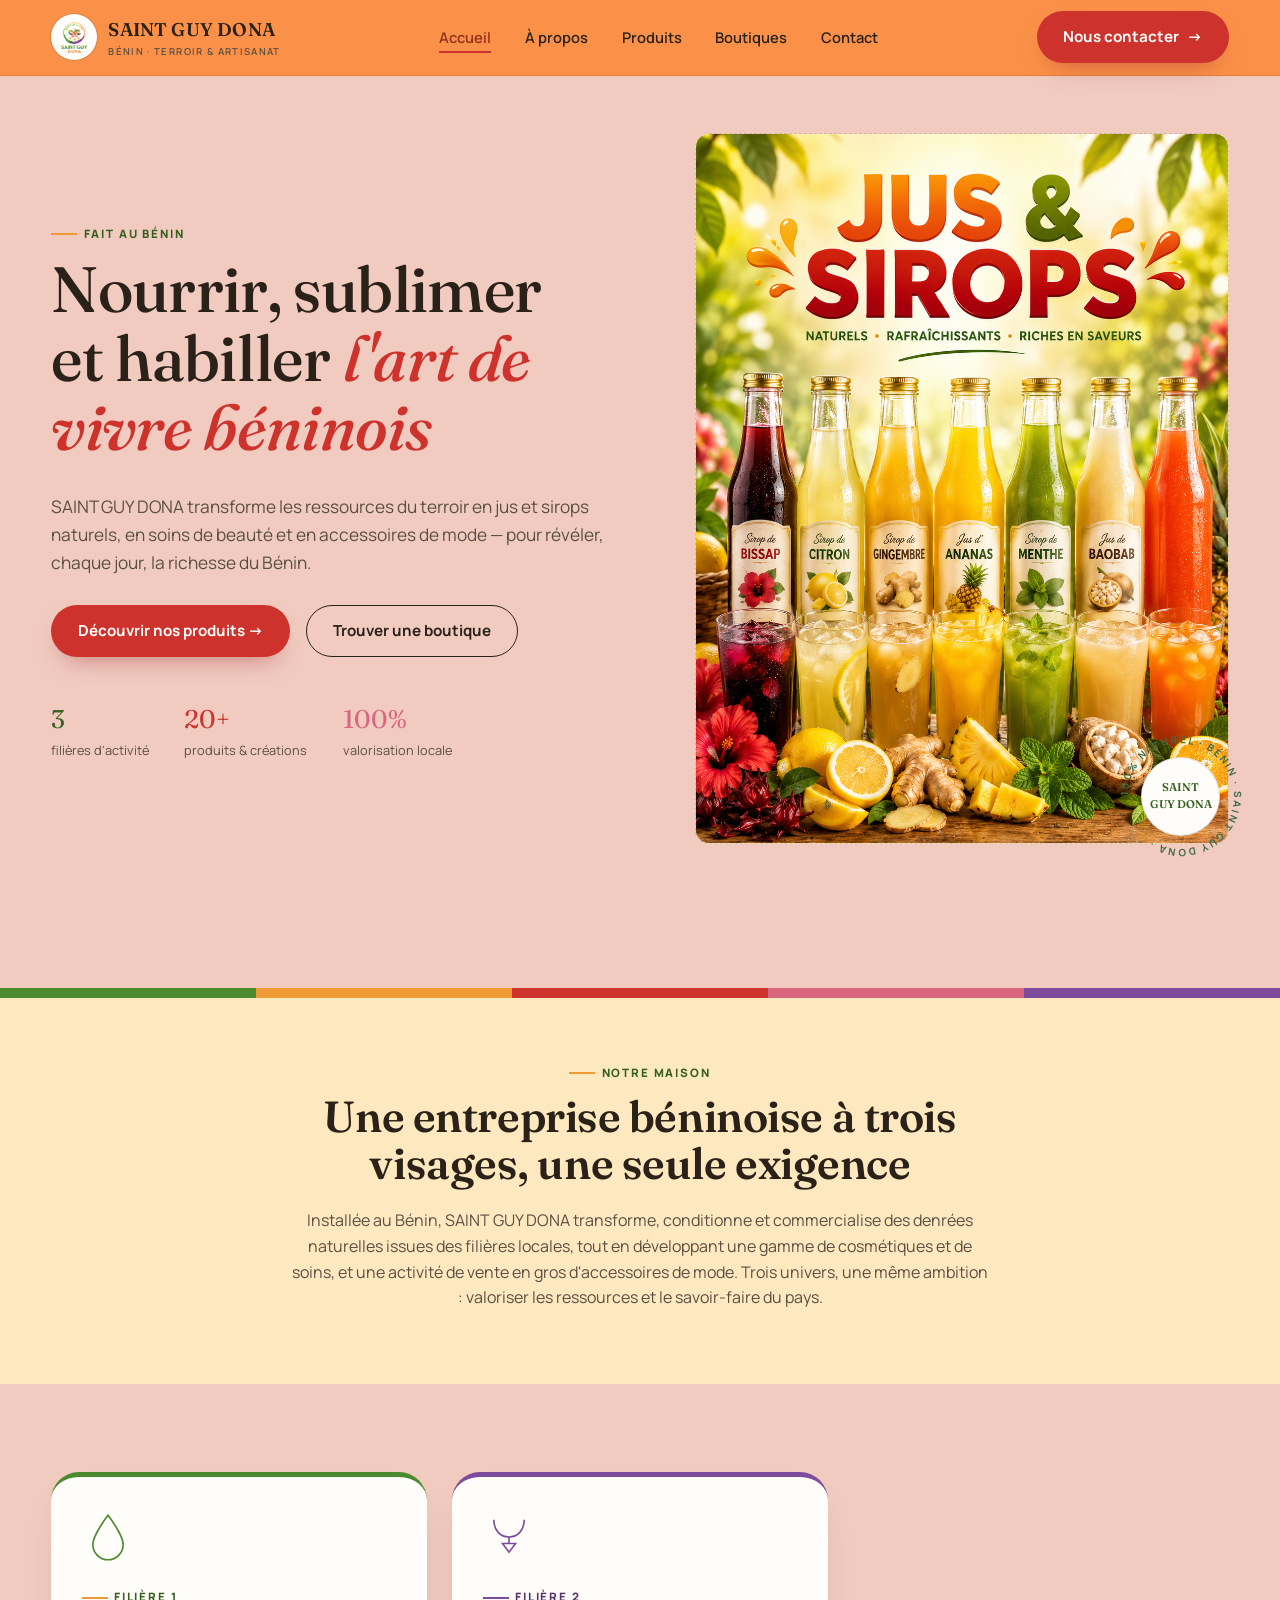
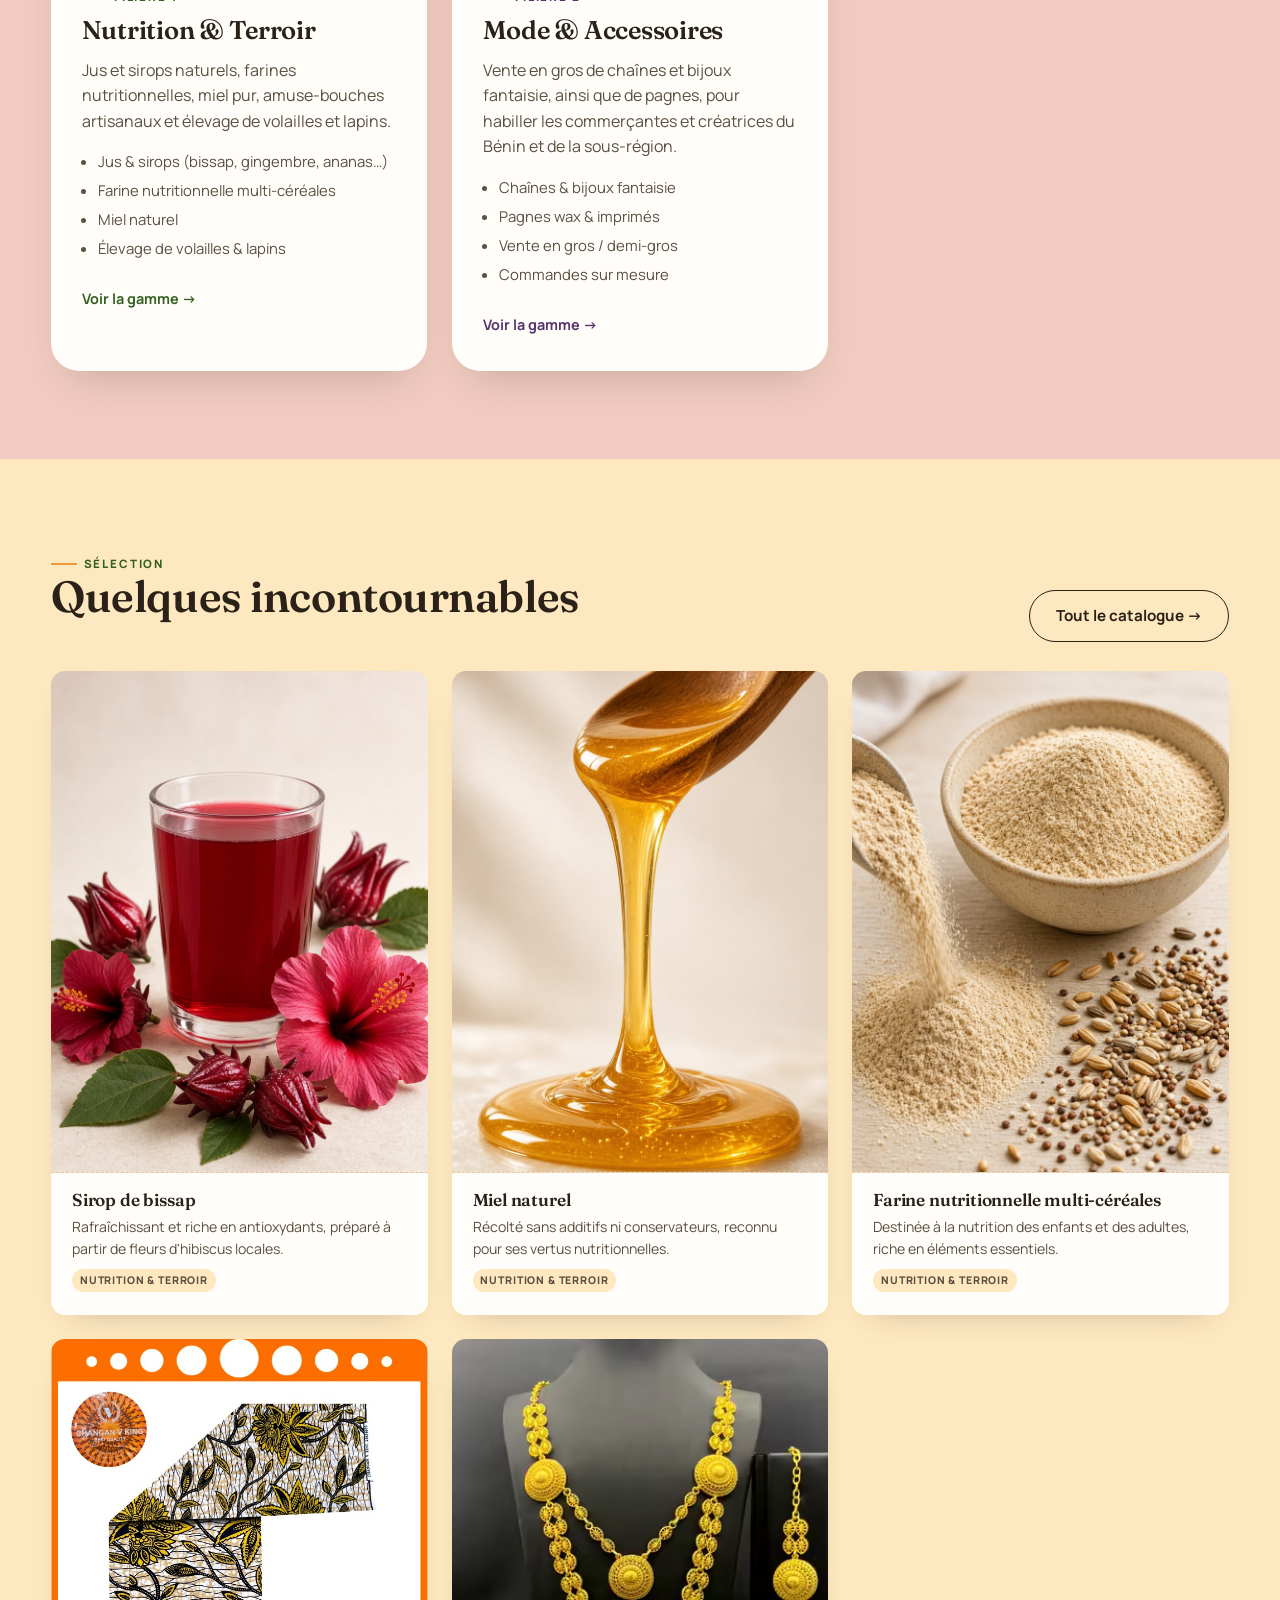
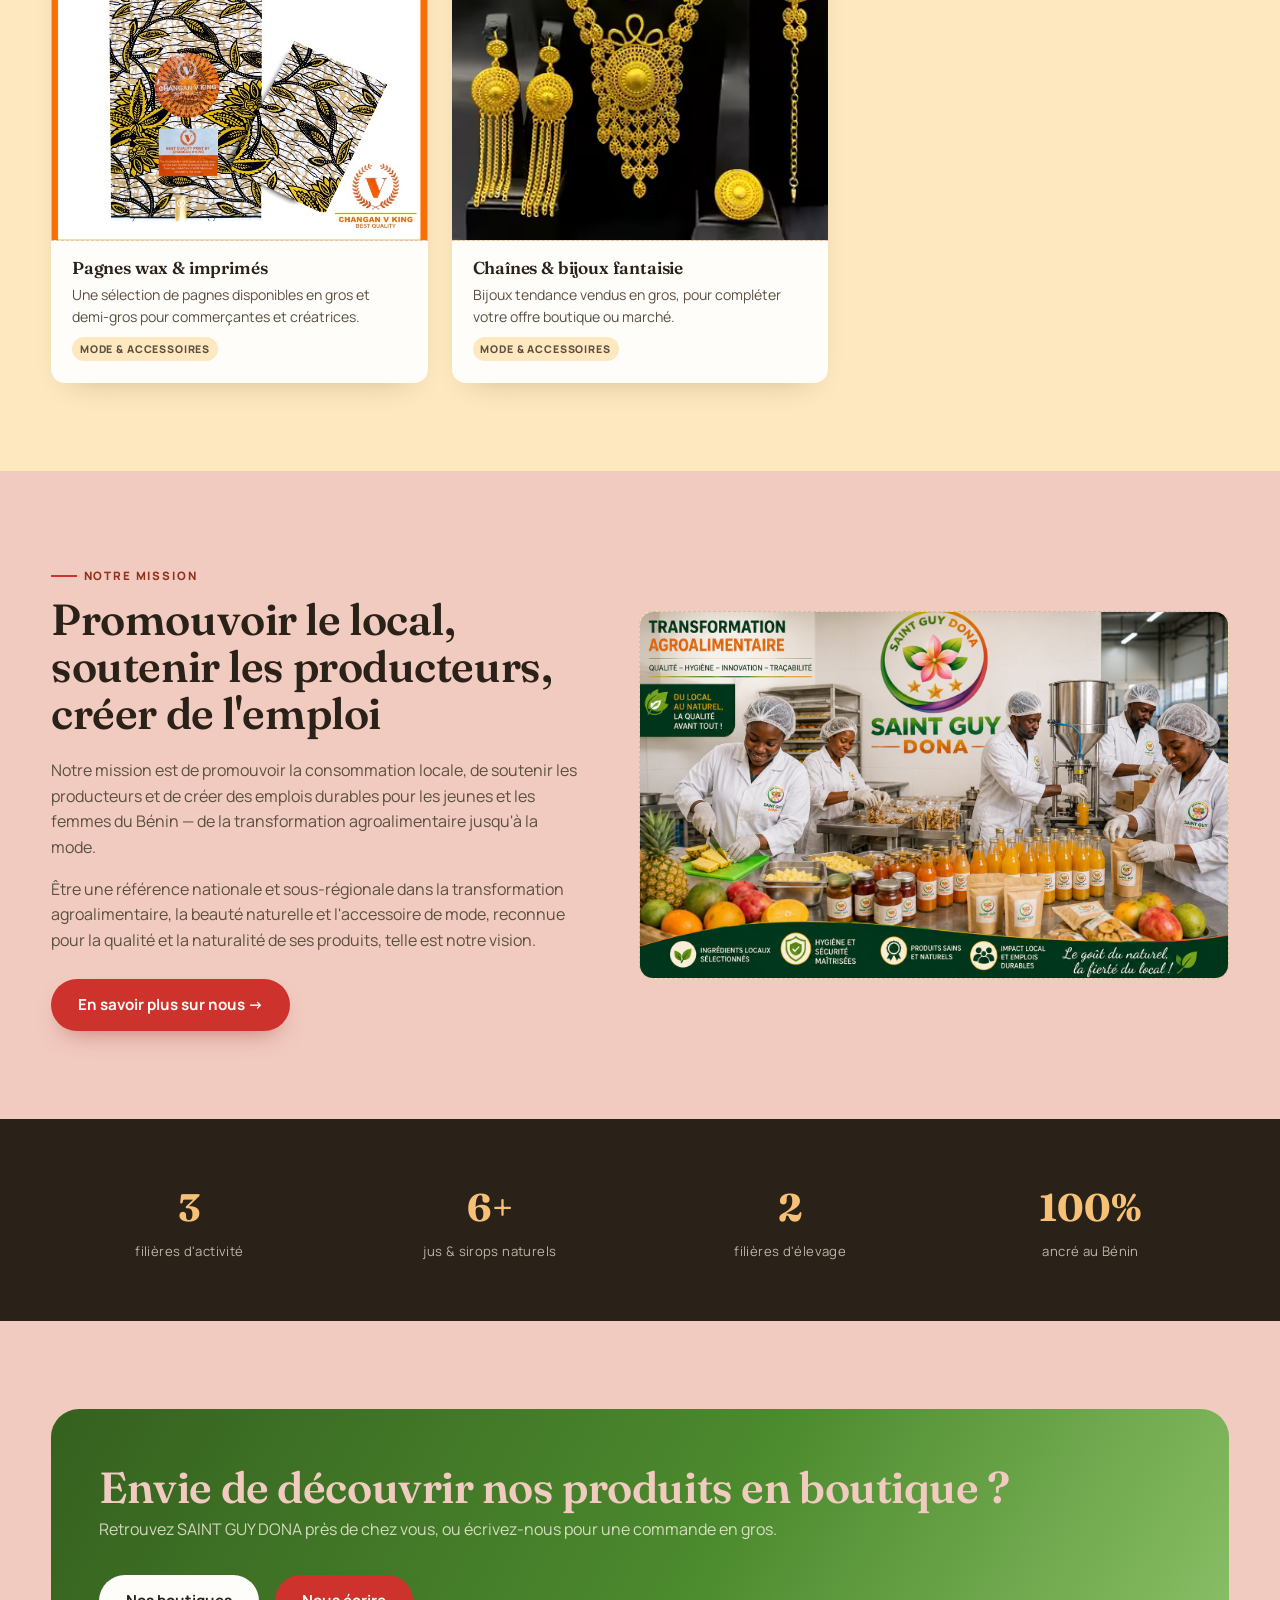
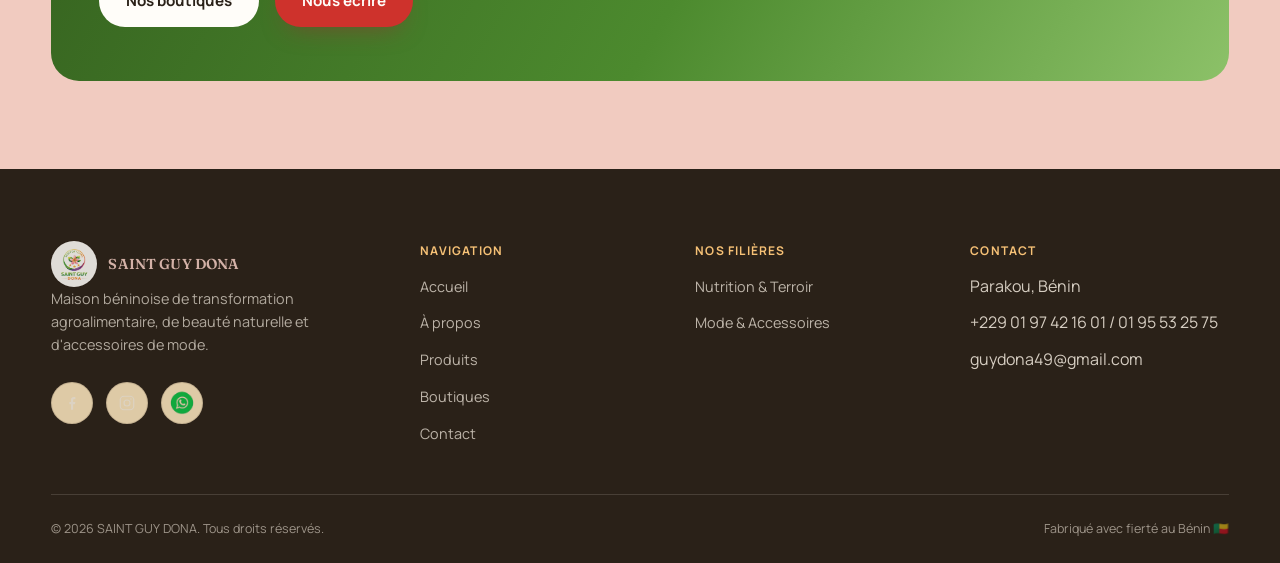
==== commit 04bf8a1c: "Update index.html" ====
--- a/index.html
+++ b/index.html
@@ -112,27 +112,11 @@
           <a href="produits.html#nutrition" class="pillar-link">Voir la gamme →</a>
         </article>
 
-        <article class="pillar-card pillar-card--beaute">
-          <div class="pillar-icon">
-            <svg viewBox="0 0 48 48" fill="none" stroke="currentColor" stroke-width="1.5"><circle cx="24" cy="24" r="3" fill="currentColor" stroke="none"/><path d="M24 21c0-7 4-13 4-13s4 6 4 13-4 6-4 6-4 1-4-6z"/><path d="M24 21c0-7-4-13-4-13s-4 6-4 13 4 6 4 6 4 1 4-6z" transform="rotate(120 24 24)"/><path d="M24 21c0-7-4-13-4-13s-4 6-4 13 4 6 4 6 4 1 4-6z" transform="rotate(240 24 24)"/></svg>
-          </div>
-          <p class="eyebrow eyebrow--plum">Filière 2</p>
-          <h3>Beauté &amp; Bien-être</h3>
-          <p>Une ligne de cosmétiques et de soins esthétiques inspirée des plantes et fruits locaux, pour prendre soin de la peau et des cheveux.</p>
-          <ul>
-            <li>Savons &amp; beurres naturels</li>
-            <li>Huiles et soins du corps</li>
-            <li>Soins du visage</li>
-            <li>Prestations d'esthétisme</li>
-          </ul>
-          <a href="produits.html#beaute" class="pillar-link">Voir la gamme →</a>
-        </article>
-
         <article class="pillar-card pillar-card--mode">
           <div class="pillar-icon">
             <svg viewBox="0 0 48 48" fill="none" stroke="currentColor" stroke-width="1.5"><path d="M10 8c0 10 6 16 14 16s14-6 14-16"/><path d="M24 24v6"/><path d="M18 30l6 8 6-8z"/></svg>
           </div>
-          <p class="eyebrow eyebrow--indigo">Filière 3</p>
+          <p class="eyebrow eyebrow--indigo">Filière 2</p>
           <h3>Mode &amp; Accessoires</h3>
           <p>Vente en gros de chaînes et bijoux fantaisie, ainsi que de pagnes, pour habiller les commerçantes et créatrices du Bénin et de la sous-région.</p>
           <ul>
@@ -179,17 +163,6 @@
             <h4>Miel naturel</h4>
             <p>Récolté sans additifs ni conservateurs, reconnu pour ses vertus nutritionnelles.</p>
             <span class="tag">Nutrition &amp; Terroir</span>
-          </div>
-        </div>
-
-        <div class="product-item">
-          <div class="ph ph--tall">
-            <img src="image/savons.jpg" alt="Gamme de produits Saint Guy Dona" style="width:100%; height:100%; object-fit:cover;">
-          </div>
-          <div class="product-body">
-            <h4>Savons &amp; beurres naturels</h4>
-            <p>Une gamme de soins corporels formulée à base d'ingrédients locaux.</p>
-            <span class="tag">Beauté &amp; Bien-être</span>
           </div>
         </div>
 
@@ -307,7 +280,6 @@
         <h5>Nos filières</h5>
         <ul>
           <li><a href="produits.html#nutrition">Nutrition &amp; Terroir</a></li>
-          <li><a href="produits.html#beaute">Beauté &amp; Bien-être</a></li>
           <li><a href="produits.html#mode">Mode &amp; Accessoires</a></li>
         </ul>
       </div>
@@ -327,6 +299,6 @@
   </div>
 </footer>
 
-<script src="script.js"></script>
+<script src="js/script.js"></script>
 </body>
 </html>
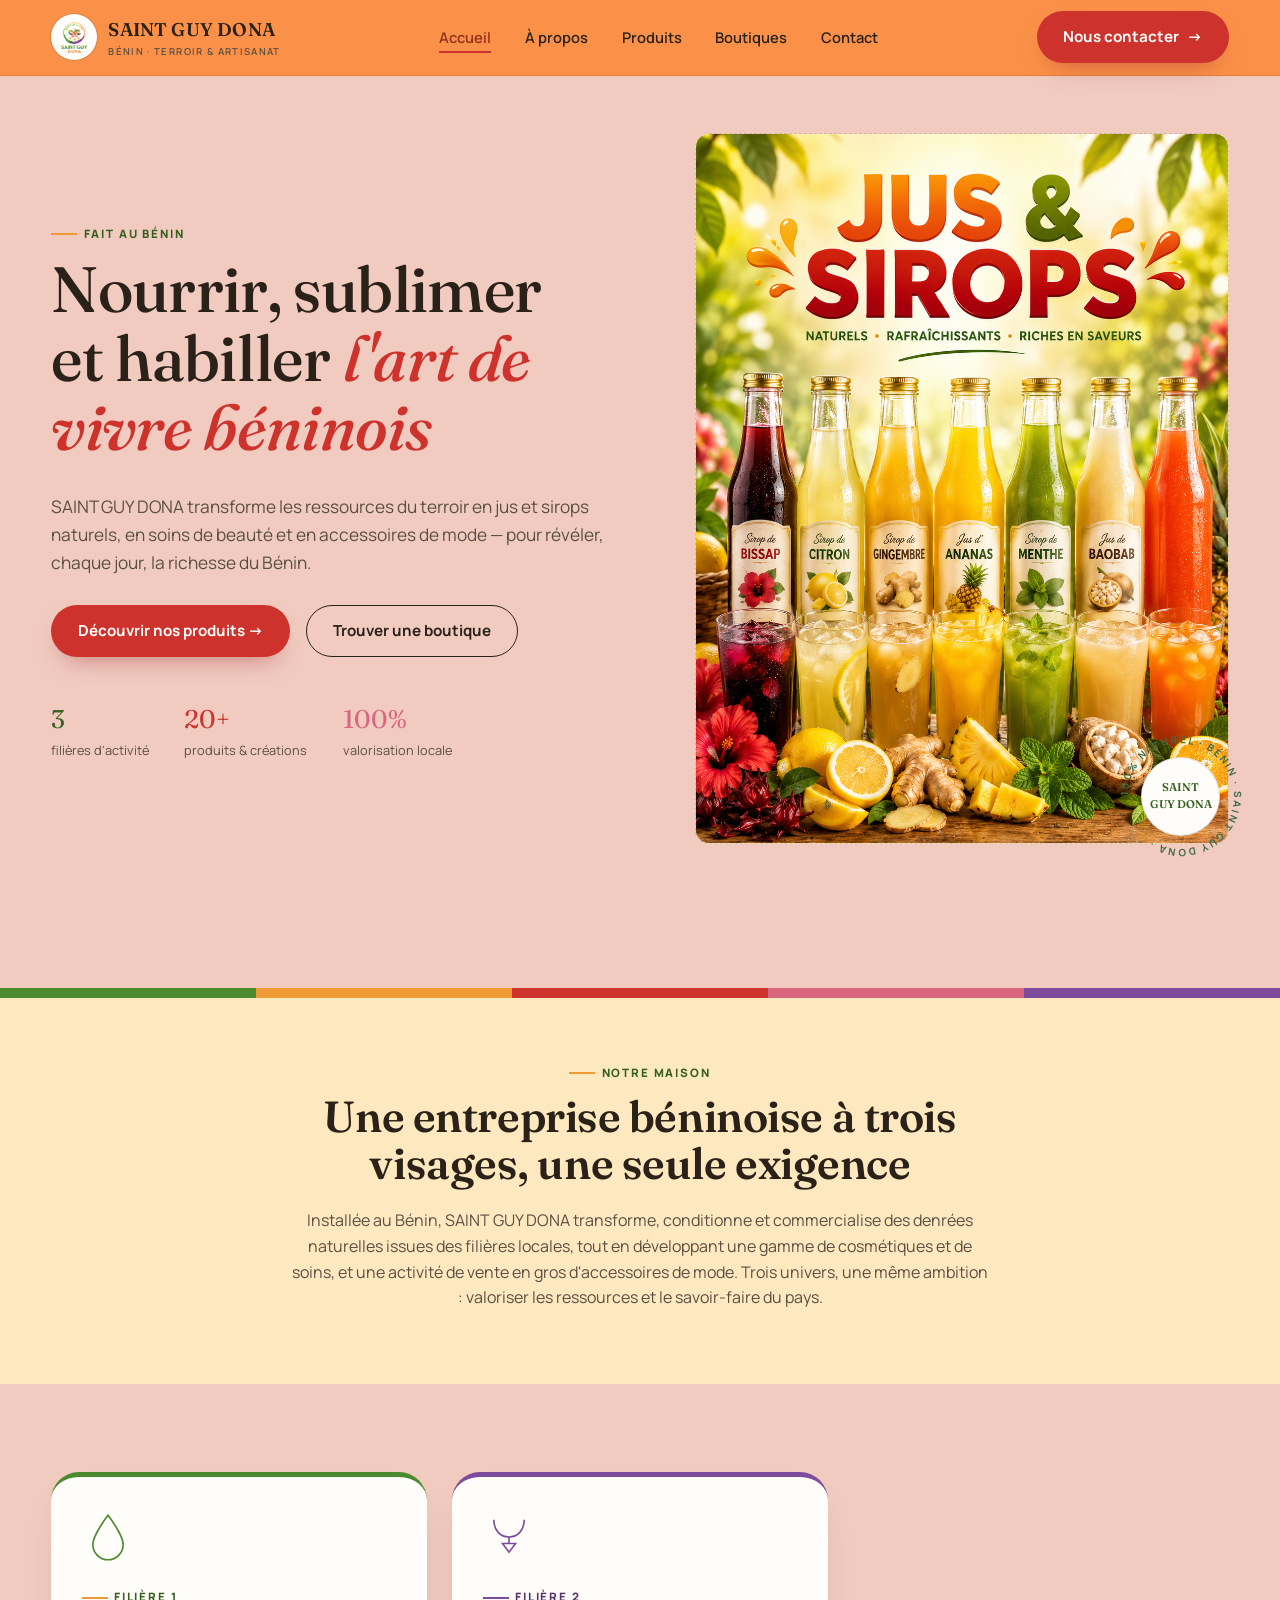
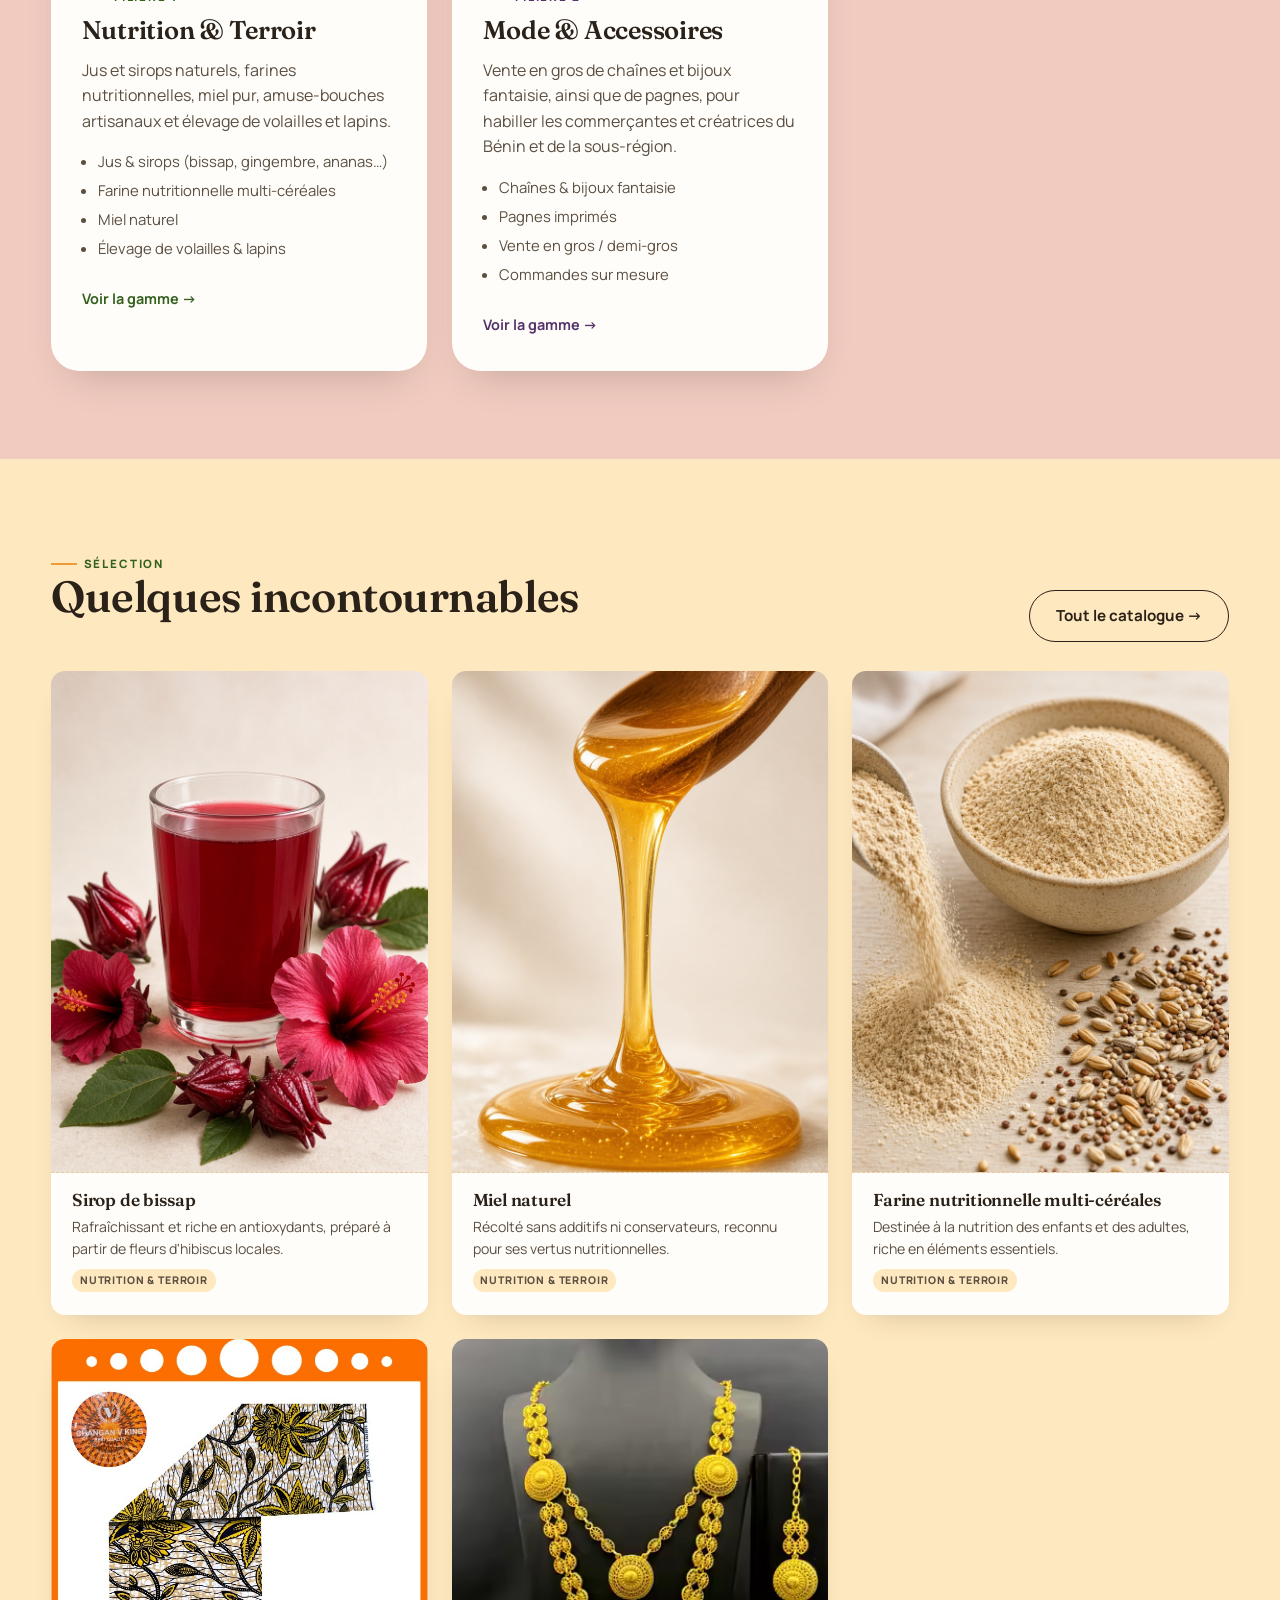
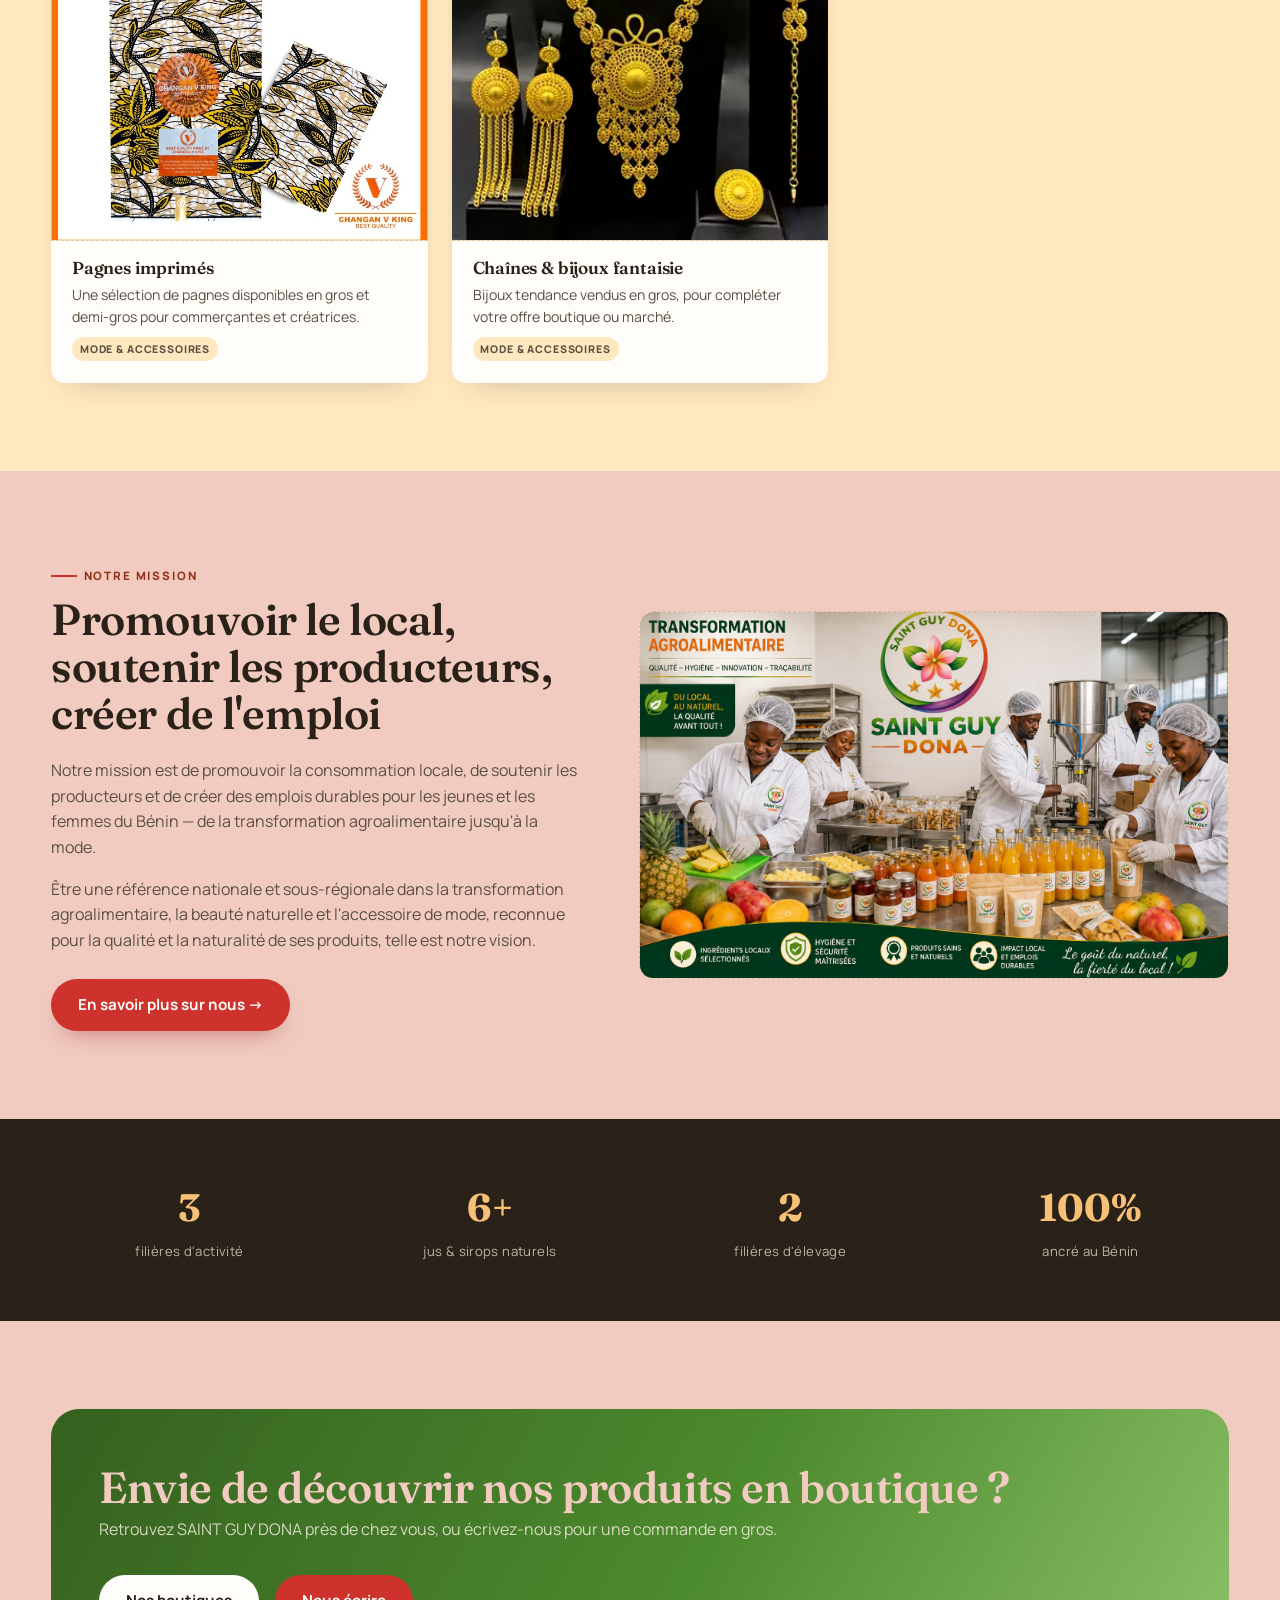
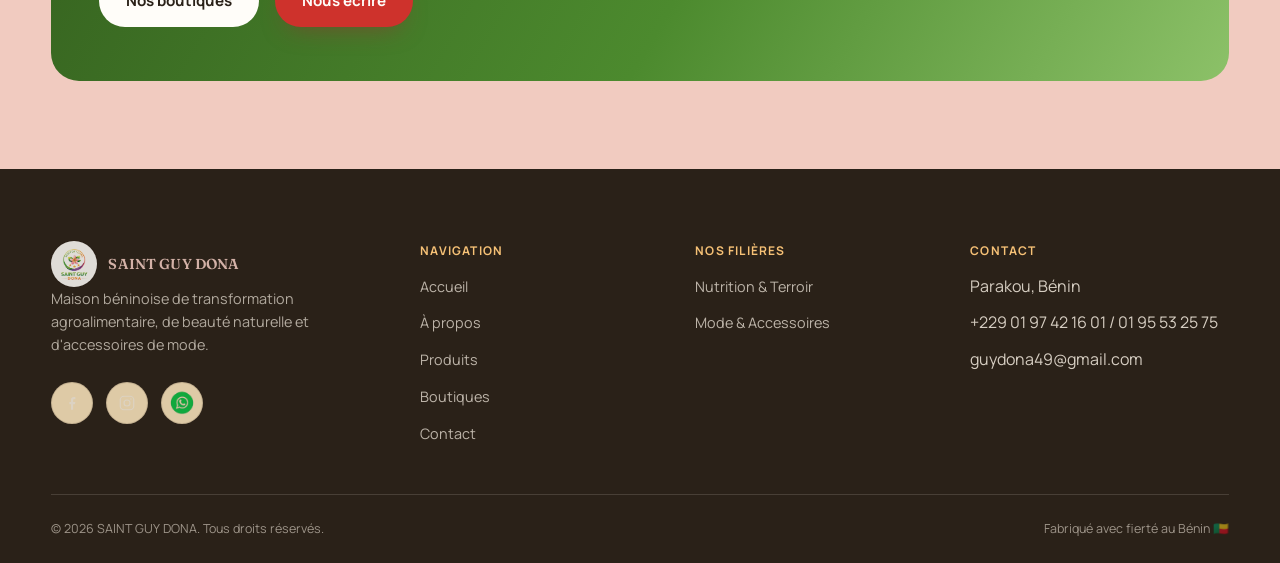
==== commit b4e1ab93: "Update index.html" ====
--- a/index.html
+++ b/index.html
@@ -121,7 +121,7 @@
           <p>Vente en gros de chaînes et bijoux fantaisie, ainsi que de pagnes, pour habiller les commerçantes et créatrices du Bénin et de la sous-région.</p>
           <ul>
             <li>Chaînes &amp; bijoux fantaisie</li>
-            <li>Pagnes wax &amp; imprimés</li>
+            <li>Pagnes imprimés</li>
             <li>Vente en gros / demi-gros</li>
             <li>Commandes sur mesure</li>
           </ul>
@@ -182,7 +182,7 @@
             <img src="image/pagne2.jpg" alt="Gamme de produits Saint Guy Dona" style="width:100%; height:100%; object-fit:cover;">
           </div>
           <div class="product-body">
-            <h4>Pagnes wax &amp; imprimés</h4>
+            <h4>Pagnes imprimés</h4>
             <p>Une sélection de pagnes disponibles en gros et demi-gros pour commerçantes et créatrices.</p>
             <span class="tag">Mode &amp; Accessoires</span>
           </div>
